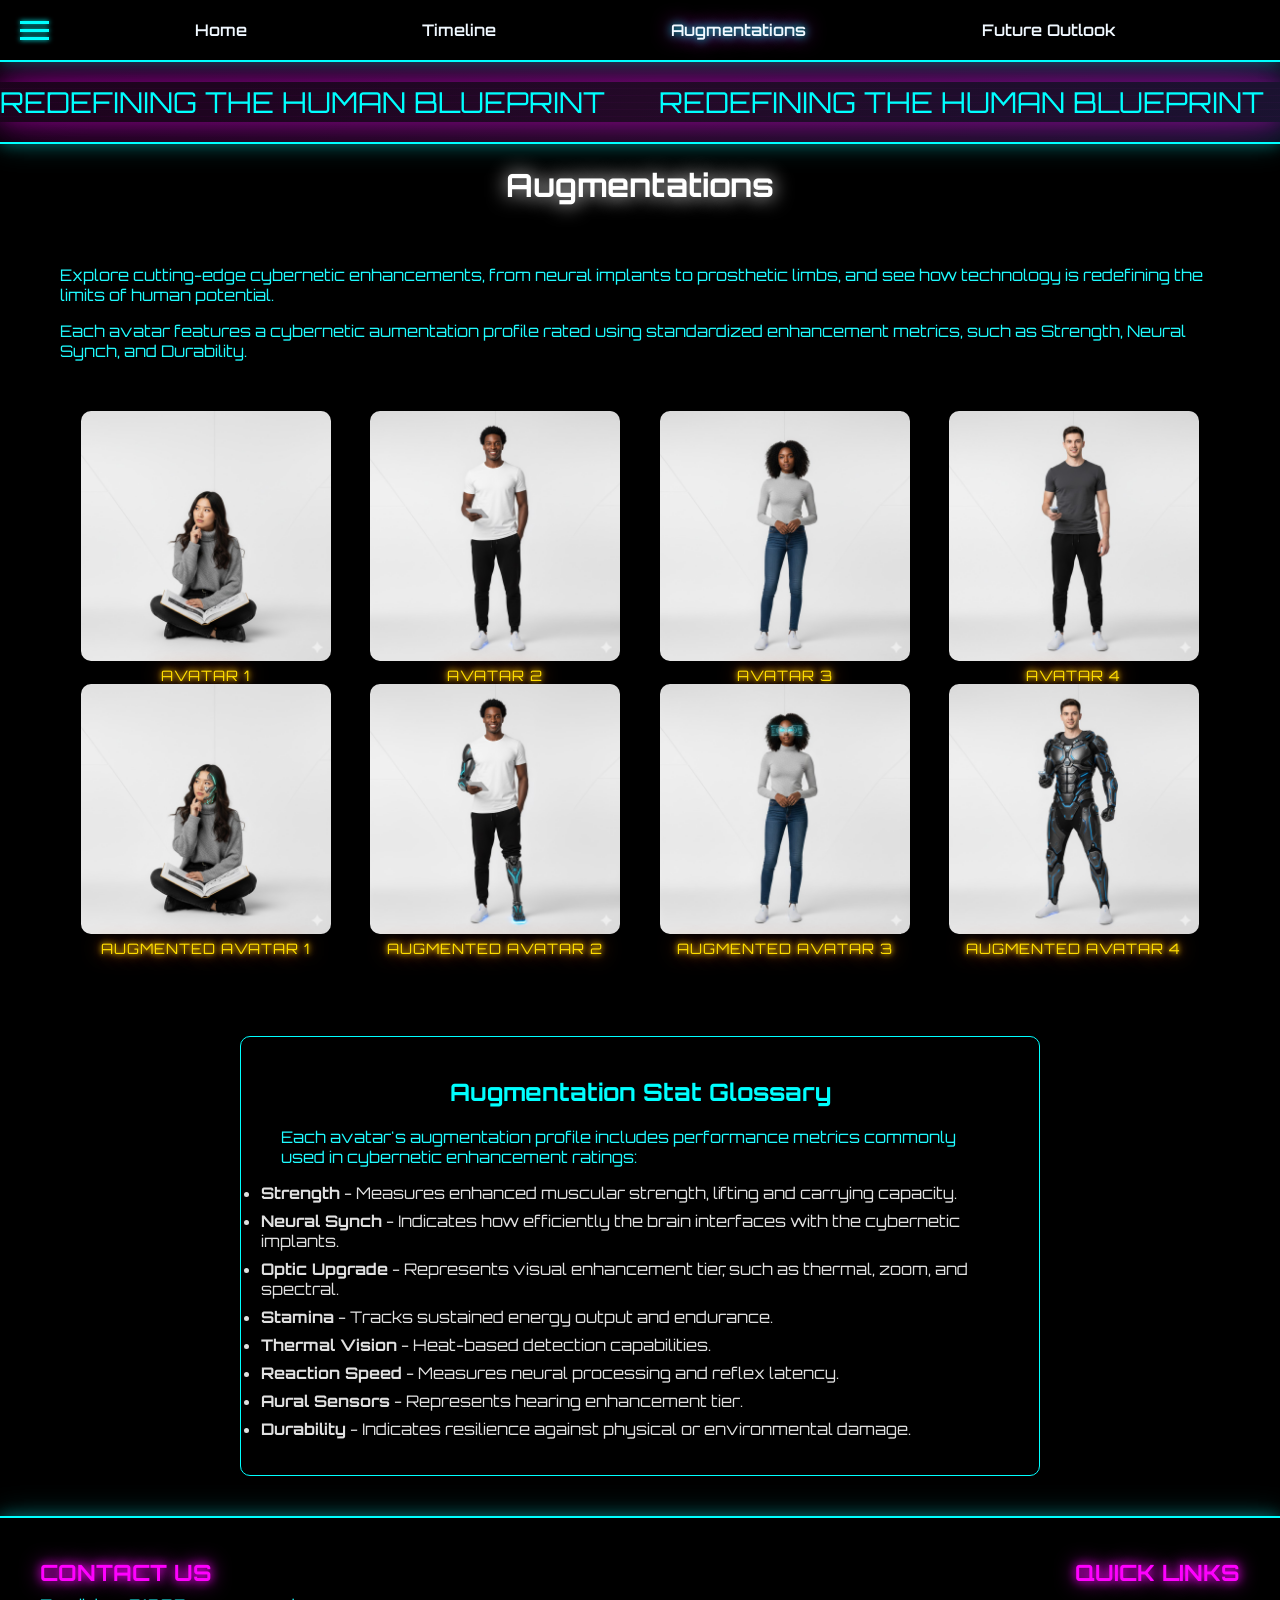
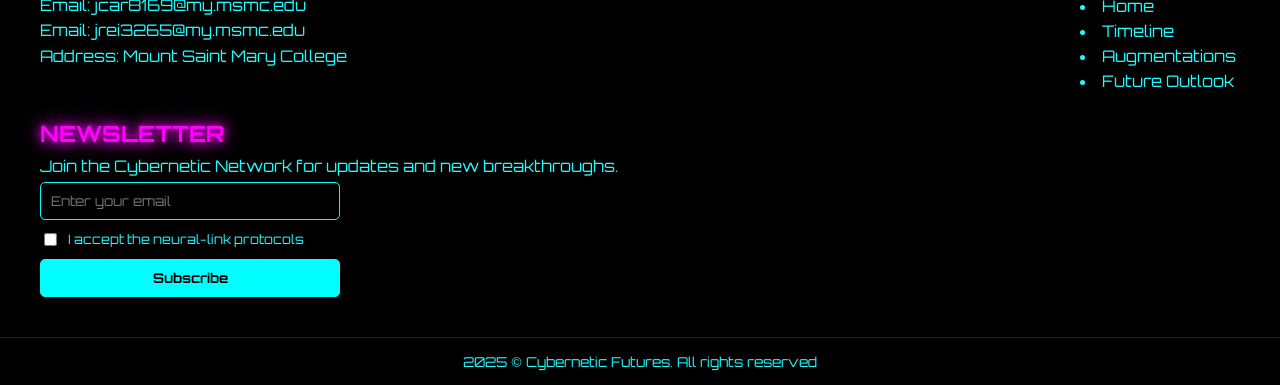
==== augmentations.html @ b9c71c34 "updated nav sections to all pages, fixed some formatting for css styles." ====
<!DOCTYPE html>
<html lang="en">
	<head>
		<meta charset="UTF-8" />
		<meta name="viewport" content="width=device-width, initial-scale=1.0" />
		<link rel="stylesheet" href="styles.css" />
		<link rel="preconnect" href="https://fonts.googleapis.com" />
		<link rel="preconnect" href="https://fonts.gstatic.com" crossorigin />
		<link
			href="https://fonts.googleapis.com/css2?family=Orbitron:wght@400..900&display=swap"
			rel="stylesheet"
		/>
		<title>Augmentations</title>
	</head>

	<body>
		<div class="pagenav" id="topnav">
			<!--Hamburger nav icon-->
			<input type="checkbox" id="nav-toggle" class="nav-checkbox" />
			<!--Nav checkbox top left-->
			<label for="nav-toggle" class="nav-icon">
				<span class="line"></span>
				<span class="line"></span>
				<span class="line"></span>
			</label>

			<!-- Drop Down Menu Items-->
			<div class="mobile-dropdown">
				<a href="homepage.index.html" class="active">Home</a>
				<a href="timeline.html">Timeline</a>
				<a href="augmentations.html">Augmentations</a>
				<a href="future_outlook.html">Future Outlook</a>
			</div>
			<!--Top Bar Nav Menu-->
			<div class="desktop-menu">
				<a href="homepage.index.html">Home</a>
				<a href="timeline.html">Timeline</a>
				<a href="augmentations.html" class="active">Augmentations</a>
				<a href="future_outlook.html">Future Outlook</a>
			</div>
		</div>
		<!--Scrolling Banner-->
		<div class="banner">
			<div class="ticker">
				<div class="ticker-track">
					<span class="banner-title">Redefining The Human Blueprint</span>
					<span class="banner-title">Redefining The Human Blueprint</span>
					<span class="banner-title">Redefining The Human Blueprint</span>
				</div>
			</div>
		</div>
		<h1>Augmentations</h1>
		<!--wrapping section for content block for conitnuity in styling-->
		<section class="info-block intro-text">
			<p>
				Explore cutting-edge cybernetic enhancements, from neural implants to
				prosthetic limbs, and see how technology is redefining the limits of
				human potential.
			</p>

			<!--Tenative Stat Introduction-->
			<p class="stat-info">
				Each avatar features a cybernetic aumentation profile rated using
				standardized enhancement metrics, such as Strength, Neural Synch, and
				Durability.
			</p>
		</section>

		<div class="augment_grid">
			<!-- Avatar 1 -->
			<div class="avatar_pair">
				<div class="card">
					<div class="card_front">
						<figure class="avatar_figure">
							<img
								src="web_app_images/augmentation_avatar_images/female avatar 1.jpg"
								alt="female avatar"
							/>
							<figcaption>Avatar 1</figcaption>
						</figure>

						<figure class="avatar_figure">
							<img
								src="web_app_images/augmentation_avatar_images/female avatar 1 AE.jpg"
								alt="female avatar with augment"
							/>
							<figcaption>Augmented Avatar 1</figcaption>
						</figure>
					</div>

					<div class="card_back">
						<h3>Stats</h3>
						<ul>
							<li>Strength: 82</li>
							<li>Neural Synch: 94</li>
							<li>BCI Upgrade: MK II</li>
							<li>Stamina: 85</li>
						</ul>
					</div>
				</div>
			</div>

			<!-- Avatar 2 -->
			<div class="avatar_pair">
				<div class="card">
					<div class="card_front">
						<figure class="avatar_figure">
							<img
								src="web_app_images/augmentation_avatar_images/male avatar 2.jpg"
								alt="male avatar"
							/>
							<figcaption>Avatar 2</figcaption>
						</figure>

						<figure class="avatar_figure">
							<img
								src="web_app_images/augmentation_avatar_images/male avatar 2 AE.jpg"
								alt="male avatar augmented"
							/>
							<figcaption>Augmented Avatar 2</figcaption>
						</figure>
					</div>

					<div class="card_back">
						<h3>Stats</h3>
						<ul>
							<li>Strength: 88</li>
							<li>Neural Synch: 79</li>
							<li>Prosthetics: MK I</li>
							<li>Enhanced mobility</li>
						</ul>
					</div>
				</div>
			</div>

			<!-- Avatar 3 -->
			<div class="avatar_pair">
				<div class="card">
					<div class="card_front">
						<figure class="avatar_figure">
							<img
								src="web_app_images/augmentation_avatar_images/female avatar 2.jpg"
								alt="female avatar"
							/>
							<figcaption>Avatar 3</figcaption>
						</figure>

						<figure class="avatar_figure">
							<img
								src="web_app_images/augmentation_avatar_images/female avatar 2 AE.jpg"
								alt="female augmented"
							/>
							<figcaption>Augmented Avatar 3</figcaption>
						</figure>
					</div>

					<div class="card_back">
						<h3>Stats</h3>
						<ul>
							<li>Strength: 71</li>
							<li>Neural Synch: 98</li>
							<li>Aural Sensors: MK III</li>
							<li>Focus Level: 92</li>
						</ul>
					</div>
				</div>
			</div>

			<!-- Avatar 4 -->
			<div class="avatar_pair">
				<div class="card">
					<div class="card_front">
						<figure class="avatar_figure">
							<img
								src="web_app_images/augmentation_avatar_images/male avatar 1.jpg"
								alt="male avatar"
							/>
							<figcaption>Avatar 4</figcaption>
						</figure>

						<figure class="avatar_figure">
							<img
								src="web_app_images/augmentation_avatar_images/male avatar 1 AE.jpg"
								alt="male augmented"
							/>
							<figcaption>Augmented Avatar 4</figcaption>
						</figure>
					</div>

					<div class="card_back">
						<h3>Stats</h3>
						<ul>
							<li>Strength: 94</li>
							<li>Neural Synch: 83</li>
							<li>Exosuit: Titan MK II</li>
							<li>Durability: 100</li>
						</ul>
						<!--Link to 2nd Sub Page-->
						<br />
						<a href="titan_specs.html" class="spec-link card-link">
							View Titan Blueprints
						</a>
					</div>
				</div>
			</div>
		</div>
		<!-- END augment_grid -->
		<section class="stat-glossary">
			<h2>Augmentation Stat Glossary</h2>
			<p>
				Each avatar's augmentation profile includes performance metrics commonly
				used in cybernetic enhancement ratings:
			</p>
			<ul>
				<li>
					<strong>Strength</strong> - Measures enhanced muscular strength,
					lifting and carrying capacity.
				</li>
				<li>
					<strong>Neural Synch</strong> - Indicates how efficiently the brain
					interfaces with the cybernetic implants.
				</li>
				<li>
					<strong>Optic Upgrade</strong> - Represents visual enhancement tier,
					such as thermal, zoom, and spectral.
				</li>
				<li>
					<strong>Stamina</strong> - Tracks sustained energy output and
					endurance.
				</li>
				<li>
					<strong>Thermal Vision</strong> - Heat-based detection capabilities.
				</li>
				<li>
					<strong>Reaction Speed</strong> - Measures neural processing and
					reflex latency.
				</li>
				<li>
					<strong>Aural Sensors</strong> - Represents hearing enhancement tier.
				</li>
				<li>
					<strong>Durability</strong> - Indicates resilience against physical or
					environmental damage.
				</li>
			</ul>
		</section>

		<footer>
			<div class="footer-container">
				<div class="footer-top">
					<div class="footer-content contact-info">
						<h3>Contact Us</h3>
						<p>Email: jcar8169@my.msmc.edu</p>
						<p>Email: jrei3265@my.msmc.edu</p>
						<p>Address: Mount Saint Mary College</p>
					</div>

					<div class="footer-content quick-links">
						<h3>Quick Links</h3>
						<ul class="footer-list">
							<li><a href="homepage.index.html">Home</a></li>
							<li><a href="timeline.html">Timeline</a></li>
							<li><a href="augmentations.html">Augmentations</a></li>
							<li><a href="future_outlook.html">Future Outlook</a></li>
						</ul>
					</div>
				</div>

				<div class="footer-content-newsletter">
					<h3>Newsletter</h3>
					<p>Join the Cybernetic Network for updates and new breakthroughs.</p>
					<form class="newsletter-form">
						<!-- Element type: text input-->
						<input
							type="email"
							placeholder="Enter your email"
							aria-label="Email Address"
							required
						/>
						<!--Element type: checkbox-->
						<div class="form-checkbox-group">
							<input type="checkbox" id="terms" required />
							<label for="terms">I accept the neural-link protocols</label>
						</div>
						<!--Element type: button -->
						<button type="submit">Subscribe</button>
					</form>
				</div>
			</div>

			<div class="bottom-bar">
				<p>2025 &copy; Cybernetic Futures. All rights reserved</p>
			</div>
		</footer>
	</body>
</html>
---- styles.css ----
/* Theme for consistency throughout web app */
body {
	background-color: black;
	font-family: "Orbitron", sans-serif;
	color: #1ffbff;
	margin: 0;
	padding: 0;
	text-align: center;
}
/* Homepage */
/* Research showed that a hero section is near the top of a page - contains key elements */
.hero {
	text-align: center;
	margin: 40px 0;
}

.hero img {
	width: 100%;
	max-width: 600px;
	height: auto;
	display: block;
	margin: 0 auto 20px auto;
	border-radius: 10px;
	box-shadow: 0 0 30px #00ffff, 0 0 60px #ff00ff;
}

.hero h1 {
	color: #ffffff;
	text-shadow: 0 0 20px #ffffff;
	font-size: 2.5em;
	margin: 20px 0 10px 0;
}

.hero p {
	color: #1ffbff;
	text-shadow: 0 0 5px #1ffbff, 0 0 10px #1ffbff;
	font-size: 1.2em;
	margin-bottom: 40px;
}
/* Navigation at top of pages */
#topnav {
	background-color: black;
	border-bottom: 2px solid #00ffff;
	box-shadow: 0 0 15px #00ffff55;
	padding: 10px 20px;
	position: relative;
	z-index: 1000;
	display: flex;
	align-items: center;
	/* Pushes Icon to the left, Desktop Menu to the center/right */
	justify-content: space-between;
}

/* --- 1. HAMBURGER ICON (Always Visible Top Left) --- */
.nav-checkbox {
	display: none; /* Hide the checkbox input */
}

.nav-icon {
	display: block; /* Always show icon */
	cursor: pointer;
	width: 30px;
	z-index: 1002;
}

.nav-icon .line {
	display: block;
	width: 100%;
	height: 3px;
	background-color: #00ffff;
	margin: 5px 0;
	box-shadow: 0 0 5px #00ffff;
	transition: 0.3s;
}

/*  Desktop Memnu (The Visible Row) */
.desktop-menu {
	display: flex;
	gap: 20px;
	width: 100%;
	justify-content: space-evenly;
}

.desktop-menu a {
	color: aliceblue;
	text-decoration: none;
	font-family: "Orbitron", sans-serif;
	font-weight: 600;
	transition: color 0.3s ease;
	padding: 10px;
}

.desktop-menu a:hover,
.desktop-menu a.active {
	color: #d400ff;
	text-shadow: 0 0 10px #00ffff, 0 0 20px #ff00ff;
}

/* --- 3. MOBILE DROPDOWN (Hidden List) --- */
.mobile-dropdown {
	display: none; /* Hidden by default */
	flex-direction: column;
	position: absolute;
	top: 100%; /* Pushes it below the black bar */
	left: 0;
	width: 250px;
	background-color: black;
	border-bottom: 2px solid #00ffff;
	border-right: 2px solid #00ffff;
	box-shadow: 5px 5px 15px #00ffff33;
	padding: 10px 0;
	text-align: left;
	z-index: 1001;
}

.mobile-dropdown a {
	display: block;
	padding: 15px 20px;
	color: #1ffbff;
	text-decoration: none;
	font-family: "Orbitron", sans-serif;
	font-size: 1em;
	border-bottom: 1px solid #333;
	transition: background 0.3s ease;
}

.mobile-dropdown a:hover {
	background-color: #111;
	color: #ff00ff;
	border-left: 4px solid #ff00ff;
}

/* Opening the Menu*/
/* When checkbox is checked, show .mobile-dropdown */
.nav-checkbox:checked ~ .mobile-dropdown {
	display: flex;
}

/* Animating the drop down icon into an X when clicked*/
.nav-checkbox:checked ~ .nav-icon .line:nth-child(1) {
	transform: rotate(45deg) translate(5px, 6px);
}
.nav-checkbox:checked ~ .nav-icon .line:nth-child(2) {
	opacity: 0;
}
.nav-checkbox:checked ~ .nav-icon .line:nth-child(3) {
	transform: rotate(-45deg) translate(5px, -6px);
}
/* Responsive desktop nav, hides the links */
@media (max-width: 768px) {
	.desktop-menu {
		display: none;
	}
}

#topnav a {
	color: aliceblue;
	text-decoration: none;
	font-family: "Orbitron", sans-serif;
	font-weight: 600;
	transition: color 0.3s ease;
}

#topnav a:hover {
	color: #d400ff;
	animation: pulseGlow 1.2s ease-in-out infinite;
	text-shadow: 0 0 10px #00ffff, 0 0 20px #ff00ff, 0 0 30px #00ffff;
	transition: pulseGlow 1.2s ease-in-out infinite;
}

@keyframes pulseGlow {
	0% {
		text-shadow: 0 0 5px #d400ff, 0 0 10px #a200ff;
	}

	50% {
		text-shadow: 0 0 25px #d400ff, 0 0 45px #a200ff;
	}

	100% {
		text-shadow: 0 0 5px #d400ff, 0 0 10px #a200ff;
	}
}

h1 {
	text-align: center;
}

h1 {
	color: #ffffff;
	text-shadow: 0 0 20px #ffffff;
	font-family: "Orbitron", sans-serif;
}

p {
	color: #1ffbff;
	text-shadow: none; /*0 0 5px #1ffbff, 0 0 10px #1ffbff, 0 0 20px #1ffbff;*/
	font-family: "Orbitron", sans-serif;
	text-align: left;
	padding-left: 20px;
	padding-right: 20px;
}
/* Audio player styling */
.music-radio {
	text-align: center;
	margin: 20px auto;
	width: 90%;
	max-width: 400px;
}

.neon-player {
	width: 100%;
	height: 40px;
	border-radius: 20px;
	outline: none;
	/* Invert the default audio player colors */
	filter: invert(100%) drop-shadow(0 0 5px #00ffff);
}

/* triangulating image line connections */
.hero-triangle {
	position: relative;
	width: 100%;
	max-width: 600px;
	margin: 0 auto;
	aspect-ratio: 1;
}

.hero-img {
	top: 0;
	left: 50%;
	transform: translateX(-50%);
	max-width: 120px;
	height: auto;
	max-height: 60%;
}
.hero-triangle img {
	position: absolute;
	width: auto;
	max-width: 250px;
	height: auto;
	border-radius: 10px;
	z-index: 2;
	object-fit: cover;
}

.avatar-bottom-left {
	bottom: 0;
	left: -10%;
	transform: translate(10%, 0);
	max-width: 120px;
}

.avatar-bottom-right {
	bottom: 0;
	right: -10%;
	transform: translate(-10%, 0);
	max-width: 120px;
}

.triangle-lines {
	position: absolute;
	top: 0;
	left: 0;
	width: 100%;
	height: 100%;
	z-index: 1;
}

@media (max-width: 400px) {
	.triangle-img {
		width: 25%;
	}
}
/*neon line styles between images */
.neon-line {
	stroke: #00ffff;
	stroke-width: 1.5;
	stroke-linecap: round;
	filter: drop-shadow(0 0 4px #00ffff) drop-shadow(0 0 10px #00ffff);
}

/* Stlying for general content sections. */
.info-block {
	max-width: 1200px; /* prevent text from stretching too wide */
	margin: 60px auto;
	padding: 0 20px;
}

.info-block h2 {
	color: #ff00ff;
	font-family: "Orbitron", sans-serif;
	text-shadow: 0 0 10px #ff00ff, 0 0 20px #ff00ff;
	margin-bottom: 20px;
	font-size: 1.8em;
}

/* External reference link styling */
.ref-link {
	color: #ff00ff;
	text-decoration: underline;
	font-weight: bold;
	transition: color 0.3s ease, text-shadow 0.3s ease;
}

.ref-link:hover {
	color: #ffffff;
	text-shadow: 0 0 10px #ff00ff, 0 0 20px #ff00ff;
	cursor: pointer;
}

/* Call to Action text styling */
.cta-text {
	margin-top: 20px;
	font-size: 1.1em;
	font-style: italic;
	color: #ffffff;
	padding-right: 20px;
	padding-left: 20px;
}

.cta-timeline-link {
	color: #ff00ff;
	text-decoration: none;
	font-weight: bold;
	border-bottom: 2px solid #ff00ff;
	transition: all 0.3s ease;
}

/* hover effect for cta link */
.cta-timeline-link:hover {
	color: #00ffff;
	border-bottom: 2px solid #00ffff;
	text-shadow: 0 0 10px #00ffff, 0 0 20px #00ffff;
	cursor: pointer;
}
/*footer styling */
footer {
	background-color: #000;
	border-top: 2px solid #00ffff;
	box-shadow: 0 0 15px #00ffff55, 0 0 30px #00ffff33;
	padding: 40px 0 0 0;
	text-align: left;
}

.footer-container {
	display: flex;
	flex-direction: column;
	justify-content: space-around;
	align-items: flex-start;
	max-width: 1200px;
	margin: 0 auto;
	padding: 0 20px 40px 20px;
}

.footer-top {
	display: flex;
	justify-content: space-between;
	width: 100%;
	align-items: flex-start; /* aligns contact us AND quick links on the same level/line */
	gap: 50px;
}
.footer-content {
	flex-basis: 250px;
	margin: 0 20px;
}

.footer-content h3 {
	color: #ff00ff;
	text-transform: uppercase;
	font-size: 1.4em;
	margin-bottom: 10px;
	text-shadow: 0 0 10px #ff00ff, 0 0 20px #ff00ff;
}
.contact-info {
	flex: 0 0 auto;
}

.contact-info p {
	/* override global P tag for padding/alignment */
	text-align: left;
	margin: 0, 0, 4px 0;
	line-height: 1;
	padding: 0;
}

.footer {
	margin: 2px 0;
	line-height: 1.2;
}

.footer-list {
	/*list-style: none; this removes the bullets*/
	padding: 0;
	margin: 0;
}

.footer-list li {
	margin-bottom: 5px;
}

.footer-list a {
	color: #1ffbff;
	text-decoration: none;
	font-size: 1em;
	font-weight: 400;
	transition: color 0.3s ease;
}

.quick-links h3 {
	margin: 0;
	padding: 0;
	text-align: left;
}

.quick-links ul {
	text-align: left;
	padding-left: 5px;
	padding-right: 0;
	margin-right: 0;
	text-align: left;
	list-style-position: inside; /*keeps bullets aligned to text */
}
.footer-content-newsletter {
	width: 100%;
	text-align: left;
	margin-top: 0px;
	margin-left: 0px;
}

.footer-content-newsletter h3 {
	color: #ff00ff;
	text-transform: uppercase;
	font-size: 1.4em;
	margin-bottom: 10px;
	margin-left: 0;
	padding-left: 0;
	text-shadow: 0 0 10px #ff00ff, 0 0 20px #ff00ff;
}

.footer-content-newsletter p {
	padding: 0;
	margin: 0 0 6px 0;
}

.footer-list a:hover {
	color: #ffffff;
	text-shadow: 0 0 5px #ffffff;
}

.quick-links {
	flex: 0 0 auto;
	margin-left: auto; /* Moves quick links to far-right alignment of footer */
}

.footer-content p {
	text-align: left;
	padding: 0 20px 40px 20px;
	margin: 0 0 10px 0;
	color: #1ffbff;
	text-shadow: none;
	font-size: 1em;
}

.contact-info,
.footer-content-newsletter {
	padding-left: 0;
	margin-left: 0px;
}

.contact-info p,
.footer-content-newsletter p {
	padding: 0;
	margin: 0 0 6px 0;
	line-height: 1.2;
}

.contact-info,
.quick-links {
	padding: 0;
	margin: 0;
}

.contact-info h3,
.quick-links h3 {
	margin: 0 0 10px 0;
	padding: 0;
}
/* Newsletter form & styling */
.newsletter-form {
	display: flex;
	flex-direction: column;
	gap: 10px;
	max-width: 300px;
}

.newsletter-form input[type="email"],
.newsletter-form button {
	padding: 10px;
	border-radius: 5px;
	border: 1px solid #00ffff;
	font-family: "Orbitron", sans-serif;
	width: 100%;
	box-sizing: border-box;
}

.newsletter-form input[type="email"] {
	background: rgba(0, 0, 0, 0.5);
	color: #ffffff;
}

/* Checkbox styling */
.form-checkbox-group {
	display: flex;
	align-items: center;
	gap: 8px;
	text-align: left;
	color: #1ffbff;
	font-size: 0.8em;
}

.form-checkbox-group input {
	cursor: pointer;
	accent-color: #00ffff; /* makes check box cyan when clicked */
}

/* button hover effects */
.newsletter-form button {
	background: #00ffff;
	color: #000;
	font-weight: bold;
	cursor: pointer;
	transition: background 0.3s ease;
}

.newletter-form button:hover {
	background: #ff00ff;
	color: #fff;
	box-shadow: 0 0 10px #ff00ff;
}

.bottom-bar {
	border-top: 1px solid #00ffff33;
	padding: 15px 0;
	text-align: center;
	font-size: 0.85em;
	color: #1ffbff;
}

.bottom-bar p {
	/* overring global P tag alignment/padding */
	text-align: center;
	padding: 0;
	margin: 0;
	text-shadow: none;
}
/* Timeline/Chronosynapse Section */

.timeline-intro {
	text-align: center;
	margin-bottom: 20px;
}

/*
.timeline-intro h1 {
	font-size: 3em;
	margin-bottom: 10px;
	letter-spacing: 4px;
	text-shadow: 2px 2px 0px #ff00ff, -2px -2px 0px #00ffff;
}
*/
.sys-msg {
	color: #00ffff;
	font-family: "Courier New", Courier, monospace; /* Terminal font */
	font-size: 0.9em;
	margin: 5px 0;
	opacity: 0.8;
}

/* ChronoSynapse Header Container */
.timeline-start-node {
	position: relative;
	text-align: center;
	margin-bottom: 0; /* reduce gap so it touches top edge of vertical spine */
	padding-bottom: 20px;
	z-index: 2;
	height: 60px;
}

.chrono-title {
	background: black;
	border: 1px solid #ff00ff;
	color: #ff00ff;
	padding: 10px 30px;
	display: inline-block;
	border-radius: 4px;
	box-shadow: 0 0 15px #ff00ff55;
	margin: 0;
	position: relative;
	z-index: 5;
	letter-spacing: 2px;
}

/* "Plug" connecting Header to Spine  */
.start-point {
	width: 4px;
	height: 50px; /*length of the connection */
	background: #00ffff;
	margin: 0 auto; /* centering it */
	position: absolute;
	left: 50%;
	transform: translateX(-50%);
	top: 45px;
	height: 88px;
	box-shadow: 0 0 10px #00ffff;
	z-index: 0;
}

/* glowy orb at top of connection point */
.timeline {
	position: relative;
	max-width: 1000px;
	margin: 50px auto;
	padding: 40px 0;
}
/* Vertical neon spine */
.timeline::after {
	content: "";
	position: absolute;
	top: 0;
	bottom: 0;
	left: 50%;
	width: 4px;
	background: #00ffff;
	margin-left: -2px; /* aligned to center of page */
	border-radius: 2px;
	box-shadow: 0 0 15px #00ffff, 0 0 30px #ff00ff;
	z-index: 1;
}

/* Invisible Containers holding the data "time card" */
.timeline .container {
	padding: 10px 0;
	position: relative;
	width: 50%;
	box-sizing: border-box;
	background-color: transparent; /* container is invisible */
}

/* Make time card visible */
.timeline .content-card {
	padding: 20px;
	background: rgba(0, 0, 0, 0.7); /* Dark semi-transparent */
	border: 1px solid #00ffff;
	border-radius: 10px;
	position: relative;
	box-shadow: 0 0 10px rgba(0, 255, 255, 0.2);
	transition: transform 0.3s ease;
	text-align: center;
}

/* Hover effect for immersive interaction */
.timeline .content-card:hover {
	box-shadow: 0 0 20px #00ffff, 0 0 40px #ff00ff;
	transform: scale(1.02);
	z-index: 10;
}
/* Pattern for LEFT side (odd items: 1, 3, 5, etc) */
.timeline .container:nth-child(odd) {
	left: 0;
	text-align: right; /* text flows toward spine */
	padding-right: 100px;
	padding-left: 20px;
}
/* Pattern for RIGHT side (even items: 2, 4, 6, etc) */
.timeline .container:nth-child(even) {
	left: 50%;
	text-align: left; /* moves text from this side closer to spine */
	padding-left: 100px;
	padding-right: 20px;
}
/*Nodes or notches for connection points */
.timeline .container::after {
	content: "";
	position: absolute;
	width: 20px;
	height: 20px;
	background: black;
	border: 3px solid #cfff04;
	border-radius: 50%;
	top: 38px;
	z-index: 2;
	box-shadow: 0 0 10px #ff9900, 0 0 20px #ff4500;
}

/* Node position for LEFT side content */
.timeline .container:nth-child(odd)::after {
	right: -12px; /* -10px (half node width) - 2px (half line width) */
}

/* Node position for RIGHT items */
.timeline .container:nth-child(even)::after {
	left: -12px;
}
/* Circuit lines / horizontal connector lines */
.timeline .container::before {
	content: "";
	position: absolute;
	height: 3px;
	width: 100px; /* length of connector */
	background: #00ffff;
	top: 47px; /* middle of the node */
	box-shadow: 0 0 5px #00ffff;
	z-index: 1;
}

/* Connector for LEFT side items */
.timeline .container:nth-child(odd)::before {
	right: 0; /* attaches to spine */
}

/* Connector for RIGHT side items */
.timeline .container:nth-child(even)::before {
	left: 0; /* attaches to spine */
}

/* Text and Image Styling */
.timeline h2 {
	margin-top: 0;
	color: #ff00ff;
	text-shadow: 0 0 10px #ff00ff;
	display: inline-block;
	border-bottom: 2px solid #00ffff;
	padding: 0 20px 5px 20px;
}

.timeline p {
	color: #1ffbff;
	text-align: inherit; /* Inherits left/right from container */
	padding: 0;
}

.timeline img {
	display: block;
	margin: 15px auto 0 auto; /* force images to be centered left/right */
	width: 100%;
	max-width: 300px;
	height: auto;
	border-radius: 5px;
	border: 1px solid #00ffff55;
}

/* Sub-page Links style */
.spec-link {
	display: inline-block;
	margin-top: 15px;
	font-size: 0.9em;
	letter-spacing: 1px;
	color: #ff00ff;
	text-decoration: none;
	font-weight: bold;
	border-bottom: 2px solid #ff00ff;
	transition: all 0.3s ease;
}

.spec-link:visited {
	color: #ff00ff;
}

.spec-link:hover {
	color: #00ffff;
	border-color: #00ffff;
	text-shadow: 0 0 10px #00ffff, 0 0 20px #00ffff;
	transform: scale(1.05); /* pop effect */
}

/* Sub page Special system message text */
.hero .access-msg {
	color: #ff00ff;
	text-shadow: none;
	letter-spacing: 2px;
	font-weight: bold;
	margin-bottom: 40px;
	font-family: "Courier New", Courier, monospace;
}

.spec-layout {
	text-align: center;
}

/* spec-page image styling */
.spec-img {
	width: 100%;
	max-width: 600px;
	margin-bottom: 20px;
	border-radius: 10px;
	border: 1px solid #00ffff;
	box-shadow: 0 0 15px rgba(0, 255, 255, 0.4), 0 0 30px rgba(0, 255, 255, 0.2);
}
/* Spec Sheet table styling */
table strong {
	color: #ff00ff;
}

table tr:hover td {
	background: rgba(0, 255, 255, 0.1); /*highlight row on hover */
	cursor: crosshair; /* adds a custom cursor */
}

.nav-return {
	margin: 40px 0;
}
/* Timeline Responsive Design Adjustments */
@media screen and (max-width: 768px) {
	.timeline::after {
		left: 30px; /* moves the vertical spine to the far left */
	}
	/* makes all containers full width and padded to the right of the line */
	.timeline .container {
		width: 100%;
		padding-left: 70px;
		padding-right: 20px;
	}
	.timeline .container:nth-child(odd),
	.timeline .container:nth-child(even) {
		left: 0;
		text-align: left;
	}

	/* move all nodes to the left spine */
	.timeline .container:nth-child(odd)::after,
	.timeline .container:nth-child(even)::after {
		left: 18px;
		right: auto;
	}
	/* move all connectors to the left */
	.timeline .container:nth-child(odd)::before,
	.timeline .container:nth-child(even)::before {
		left: 30px;
		right: auto;
		width: 40px;
	}
}

/* Augmentations Page Styling */

/* Intro section styling */
.intro-text {
	text-align: left;
	margin-bottom: 50px;
}

.stat-highlight {
	color: #ff00ff;
	margin-top: 15px;
}
/* Avatar 4 card link adjustments */
.card-link {
	font-size: 0.8em;
	margin-top: 10px;
}
/* Augmentation grid stuff */

.augment_grid {
	display: grid;
	width: 90%;
	margin: 0 auto;
	grid-template-columns: repeat(4, 1fr); /*should default to 4 columns */
	row-gap: 100px;
	column-gap: 5px;
	justify-items: center;
	align-items: start;
	margin-bottom: 215px;
}

.avatar_pair {
	display: flex;
	flex-direction: column;
	align-items: center;
	gap: 10px;
	margin-bottom: 50px;
	height: auto;
}

.avatar_pair img {
	width: 100%;
	max-width: 250px;
	border-radius: 10px;
	object-fit: cover;
}

/* noticed odd spacing of caption text with avatar images, query
conflict of spacing around other elements */

.avatar_figure {
	display: flex;
	flex-direction: column;
	align-items: center;
	gap: 5px;
	margin: 0;
}

.avatar_figure img {
	width: 100%;
	max-width: 250px;
	height: auto;
	display: block;
	border-radius: 10px;
}

/* experiment with hover effect for avatar grid images */
.avatar_figure img:hover {
	transform: scale(1.15) rotate(3deg);
	box-shadow: 0 0 20px #00ffff, 0 0 40px #ff00ff;
	transition: transform 0.3s ease, box-shadow 0.3s ease;
}

.avatar_figure figcaption {
	margin: 0;
	padding: 0;
	text-align: center;
	color: #ffdd00;
	text-shadow: 0 0 5px #ffdd00, 0 0 10px #ff9900, 0 0 20px #ff6600;
	font-size: 0.9em;
	letter-spacing: 1px;
	text-transform: uppercase;
}
/* images need to scale consistently */
.avatar_figure img {
	width: 100%;
	max-width: 250px;
	height: auto;
	display: block;
}
.augment-intro {
	text-shadow: none;
	color: #1ffbff;
	font-family: "Orbitron", sans-serif;
	text-align: center;
	margin: 8px 0;
}
/* stat glossary stlying */
.stat-info {
	text-align: left;
}
.stat-glossary {
	margin: 40px auto;
	padding: 20px;
	max-width: 800px;
	background: rgba(0, 0, 0, 0.4);
	border: 1px solid #0ff;
	border-radius: 10px;
	box-sizing: border-box;
}

.stat-glossary p {
	text-shadow: none;
	color: #1ffbff;
	font-family: "Orbitron", sans-serif;
	text-align: left;
	margin: 8px 0;
}

.stat-glossary h2 {
	font-family: "Orbitron", sans-serif;
	color: #0ff;
	text-align: center;
}

.stat-glossary ul {
	padding: 0px;
}

.stat-glossary li {
	text-align: left;
	margin: 8px 0;
	color: #e0e0e0;
}
/* mobile table scroll responsiveness */
.table-scrolling {
	width: 90%;
	margin: 40px auto;
	overflow-x: auto; /* permits horizontal scrolling on small devices */
	border-radius: 8px;
	box-shadow: 0 0 20px #00ffff55;
}

.table-scrolling table {
	width: 100%;
	margin: 0;
	min-width: 800px; /* forces table to stay wide enough to be readable */
}

.table-scrolling td {
	vertical-align: top;
}
/* Responsive design & adaptations */
/* --- Tablet / Medium Screens (Max-Width 1024px) --- */
@media (max-width: 1024px) {
	.augment_grid {
		grid-template-columns: repeat(3, 1fr);
	}
}

/* --- Mobile / Small Tablets (Max-Width 768px) --- */
@media (max-width: 768px) {
	/* 1. Augmentation Grid becomes 2 columns */
	.augment_grid {
		grid-template-columns: repeat(2, 1fr);
	}

	/* 2. Table Images shrink slightly */
	table img {
		width: 150px;
		height: 120px;
	}

	/* --- FOOTER FIXES (Stops sticking out) --- */

	/* Stack content vertically */
	.footer-top {
		flex-direction: column;
		gap: 30px;
		align-items: flex-start;
	}

	/* Fix container padding/width */
	.footer-container {
		padding-left: 20px;
		padding-right: 20px;
		width: 100%;
		box-sizing: border-box;
	}

	/* Remove side margins that cause overflow */
	.footer-content {
		margin: 0 0 20px 0; /* Removes the left/right 20px margin */
		width: 100%; /* Ensures text wraps correctly */
	}

	/* Newsletter fixes */
	.footer-content-newsletter {
		margin-top: 0;
		width: 100%;
	}
	.newsletter-form {
		max-width: 100%;
	}
}

/* --- Small Mobile Phones (Max-Width 480px) --- */
@media (max-width: 480px) {
	/* 1. Augmentation Grid becomes 1 column */
	.augment_grid {
		grid-template-columns: 1fr;
		row-gap: 60px; /* Increased gap for safety */
	}

	/* Force container height so cards don't overlap */
	/* This creates a hard boundary around the flip card */
	.avatar_pair {
		margin-bottom: 20px;
		min-height: 400px; /* Forces grid row to be tall enough for the 360px card */
		width: 100%;
	}

	/* 2. Shrink Table Images further */
	table img {
		width: 120px;
		height: 90px;
	}
}
/*  End Responsiveness trial and error fixes */
.card {
	width: 250px;
	height: 360px;
	position: relative;
	perspective: 1000px;
}

.card_front,
.card_back {
	width: 100%;
	height: 100%;
	backface-visibility: hidden;
	position: absolute;
	top: 0;
	left: 0;
	border-radius: 12px;
	transition: transform 0.6s;
	display: flex;
	flex-direction: column;
	align-items: center;
}

.card_front {
	transform: rotateY(0deg);
}

.card_back {
	transform: rotateY(180deg);
	background: rgba(0, 255, 255, 0.1);
	backdrop-filter: blur(8px);
	border: 1px solid #00ffff88;
	color: #00ffff;
	padding: 20px;
	justify-content: center;
	text-align: left;
}

.card:hover .card_front {
	transform: rotateY(-180deg);
}

.card:hover .card_back {
	transform: rotateY(0deg);
}

.card_back ul {
	list-style: none;
	padding: 0;
	margin: 0;
}

.card_back li {
	margin-bottom: 8px;
	letter-spacing: 1px;
}

table {
	width: 90%;
	margin: 40px auto;
	border-collapse: collapse;
	font-family: "Orbitron", sans-serif;
	color: #1ffbff;
	background-color: rgba(0, 0, 0, 0.4);
	box-shadow: 0 0 20px #00ffff55, 0 0 40px #ff00ff33;
	border-radius: 8px;
	overflow: hidden;
}

table p {
	padding: 0;
	margin: 0;
	text-align: center;
}

th,
td {
	padding: 15px;
	border: 1px solid #00ffff55;
	text-align: center;
}

/* Table Headers */
th {
	background: rgba(0, 255, 255, 0.15);
	color: #ffffff;
	letter-spacing: 1px;
	text-transform: uppercase;
	font-weight: 700;
	text-shadow: 0 0 10px #00ffff, 0 0 20px #0ff, 0 0 30px, #ff00ff;
	font-size: 0.95em;
	word-wrap: break-word;
}

/* Table Body Cells */
td {
	background: rgba(0, 0, 0, 0.3);
	color: #1ffbff;
	font-size: 0.95em;
	line-height: 1.4em;
	text-shadow: 0 0 6px #1ffbff88;
}

/* Table Images */
table img {
	width: 190px;
	height: 150px;
	border-radius: 8px;
	object-fit: cover;
	box-shadow: 0 0 12px #00ffff55;
}

/* responsive design for smaller devices */
@media (max-width: 768px) {
	table img {
		width: 150px;
		height: 120px;
	}
	/* stacks them on top of each other */
	.footer-top {
		flex-direction: column;
		gap: 30px;
		align-items: flex-start;
	}
	/* fixed padding and width */
	.footer-container {
		padding-left: 20px;
		padding-right: 20px;
		width: 100%;
		box-sizing: border-box;
	}
	/* Adjusts newsletter spacing */
	.footer-content-newsletter {
		margin-top: 20px;
		width: 100%;
	}
	/* Lets the form fill the screen */
	.newsletter-form {
		max-width: 100%;
	}
}

@media (max-width: 480px) {
	table img {
		width: 120px;
		height: 90px;
	}
}
/*banner styling */
.banner {
	position: relative;
	width: 100%;
	height: 80px;
	background: linear-gradient(135deg, #020202, #0a0a0f, #00151a);
	overflow: hidden;
	border-bottom: 2px solid #00ffff;
	box-shadow: 0 0 15px #00ffff55, 0 0 30px #00ffff33;
	display: flex;
	justify-content: center;
	align-items: center;
}

.banner::before {
	content: "";
	position: absolute;
	top: 50%;
	left: 0;
	transform: translateY(-50%);
	width: 100%;
	height: 40px;
	background: rgba(255, 0, 255, 0.1);
	box-shadow: 0 0 25px #ff00ff66, 0 0 55px #ff00ff44, 0 0 90px #ff00ff33;
	pointer-events: none;
	z-index: 1;

	/* add scanline effect to ticker */
	background-image: repeating-linear-gradient(
		transparent,
		transparent 6px,
		rgba(255, 0, 255, 0.05) 7px
	);
	animation: glowPulse 3s infinite ease-in-out;
}
@keyframes glowPulse {
	0%,
	100% {
		box-shadow: 0 0 25px #ff00ff66, 0 0 55px #ff00ff44, 0 0 90px #ff00ff33;
	}
	50% {
		box-shadow: 0 0 30px #ff00ffaa, 0 0 75px #ff00ff55, 0 0 120px #ff00ff44;
	}
}

.ticker {
	position: absolute;
	width: 100%;
	/*bottom: 10px; */
	overflow: hidden;
	white-space: nowrap;
	z-index: 2;
}

.ticker-track {
	display: inline-block;
	white-space: nowrap;
	animation: scroll var(--scroll-duration) linear infinite;
}
.banner-title,
.banner-subtitle {
	font-family: "Orbitron", sans-serif;
	display: inline-block;
	text-transform: uppercase;
	margin-right: 60px;
	font-size: 1.8rem;
	color: #00ffff;
	margin-right: 50px;
	animation: glitchFlicker 2.5s infinite;
}

/*Adjusting scrolll speed based on device */
:root {
	--scroll-duration: 20s;
}

@media (max-width: 1200px) {
	:root {
		--scroll-duration: 16s;
	}
}

@media (max-width: 900px) {
	:root {
		--scroll-duration: 13s;
	}
}

@media (max-width: 600px) {
	:root {
		--scroll-duration: 10s;
	}
}

@media (max-width: 400px) {
	:root {
		--scroll-duration: 8s;
	}
}

@keyframes scroll {
	0% {
		transform: translateX(0%);
	}
	100% {
		transform: translateX(-50%);
	}
}

/*Glitchy light effect */
@keyframes glitchFlicker {
	0%,
	100% {
		opacity: 1;
		transform: translateX(0);
	}
	92% {
		opacity: 0.95;
		transform: translateX(-1px);
	}
	93% {
		opacity: 0.6;
		transform: translateX(1px);
	}
	94% {
		opacity: 1;
		transform: translateX(-1px);
	}
	96% {
		opacity: 0.7;
		transform: translateX(1px);
	}
	97% {
		opacity: 1;
		transform: translateX(0);
	}
}
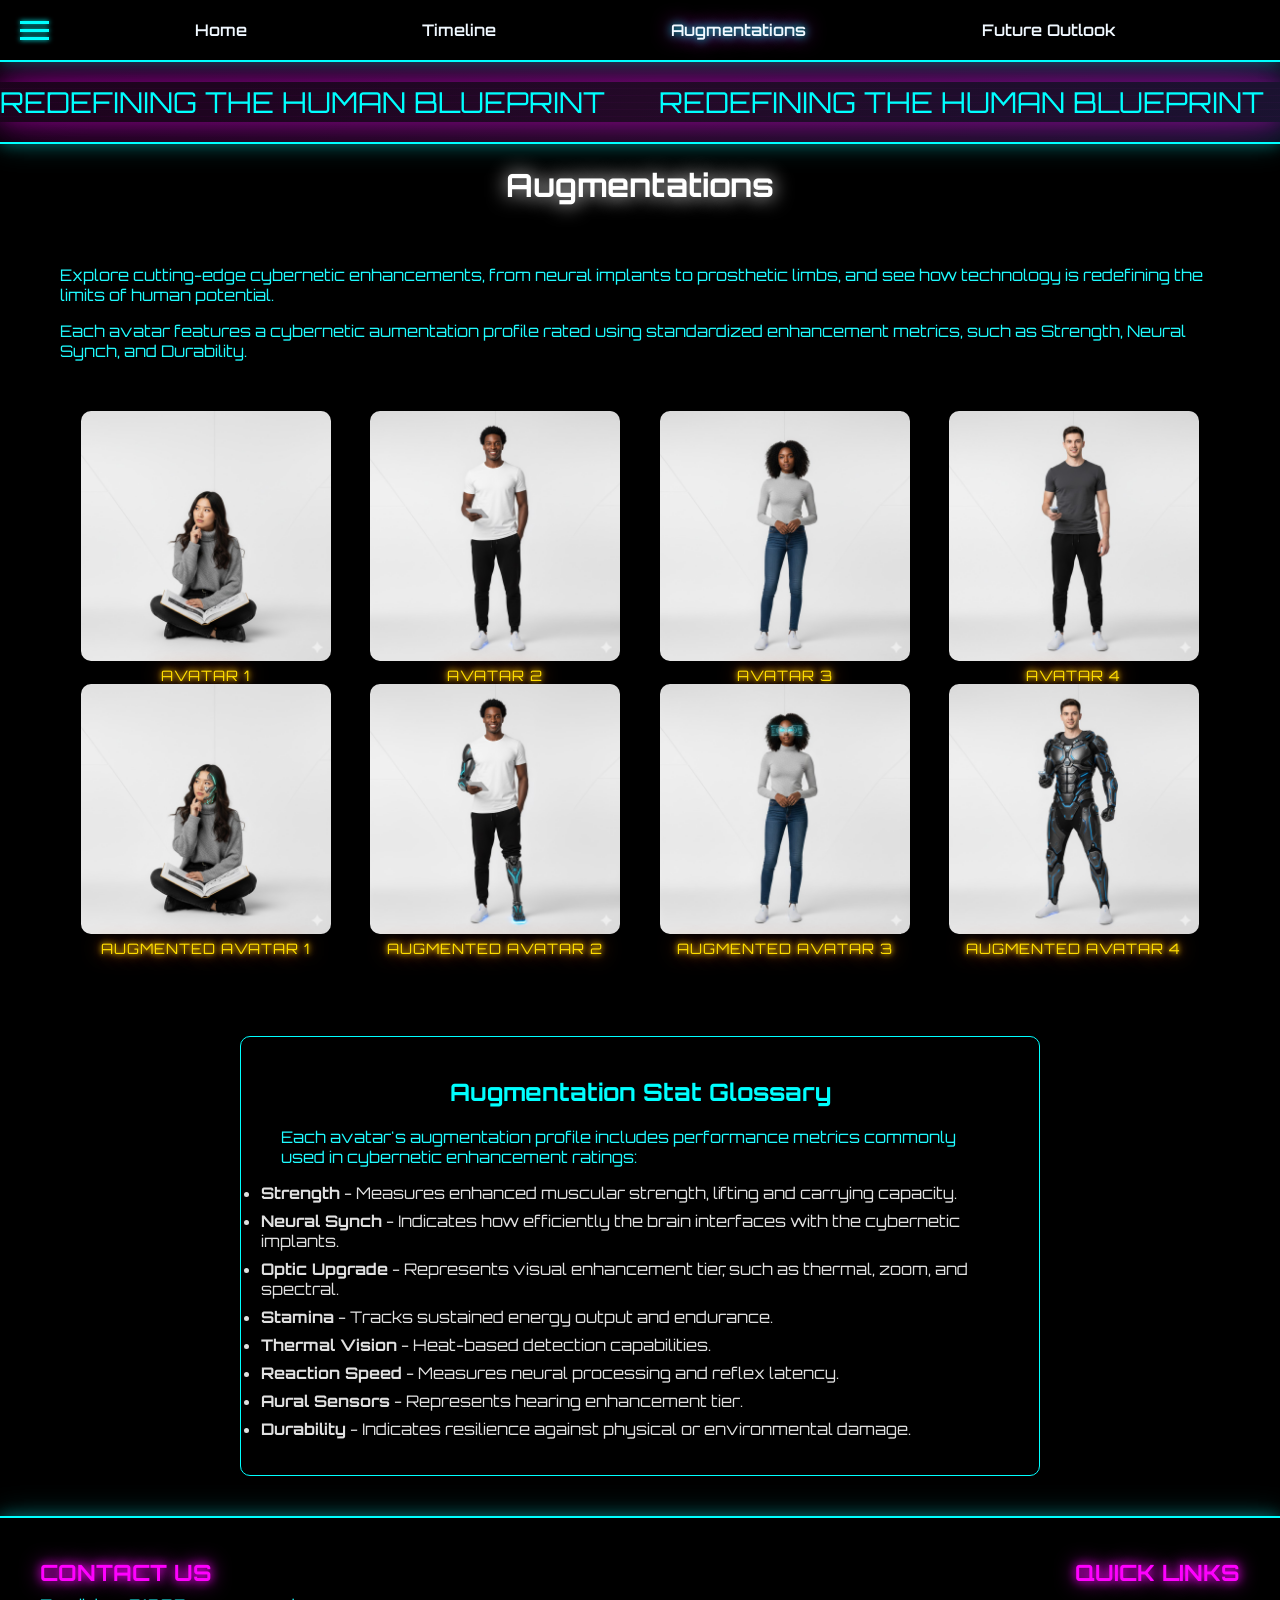
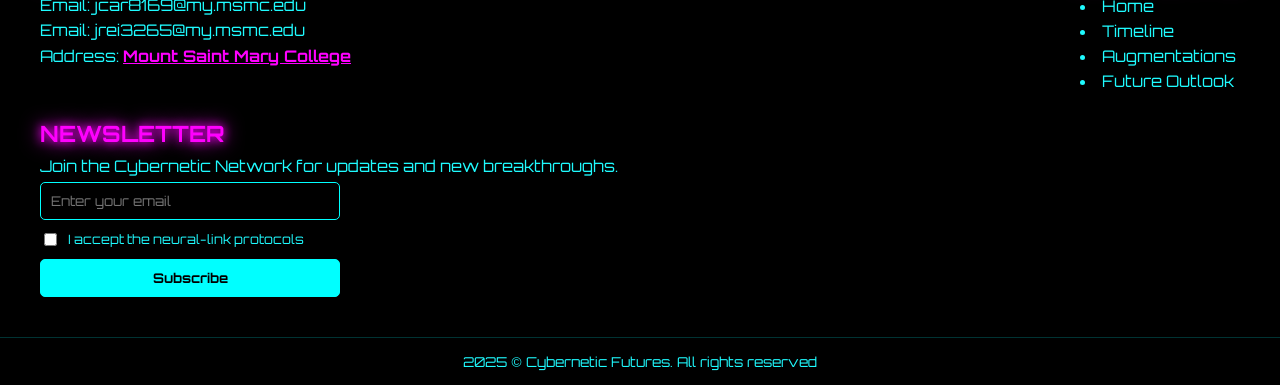
==== commit 1e9ed38e: "updated contact us address link to work on each page not just the homepage." ====
--- a/augmentations.html
+++ b/augmentations.html
@@ -252,7 +252,12 @@
 						<h3>Contact Us</h3>
 						<p>Email: jcar8169@my.msmc.edu</p>
 						<p>Email: jrei3265@my.msmc.edu</p>
-						<p>Address: Mount Saint Mary College</p>
+						<p>
+							Address:
+							<a href="https://www.msmc.edu/" taget="_blank" class="ref-link"
+								>Mount Saint Mary College</a
+							>
+						</p>
 					</div>
 
 					<div class="footer-content quick-links">
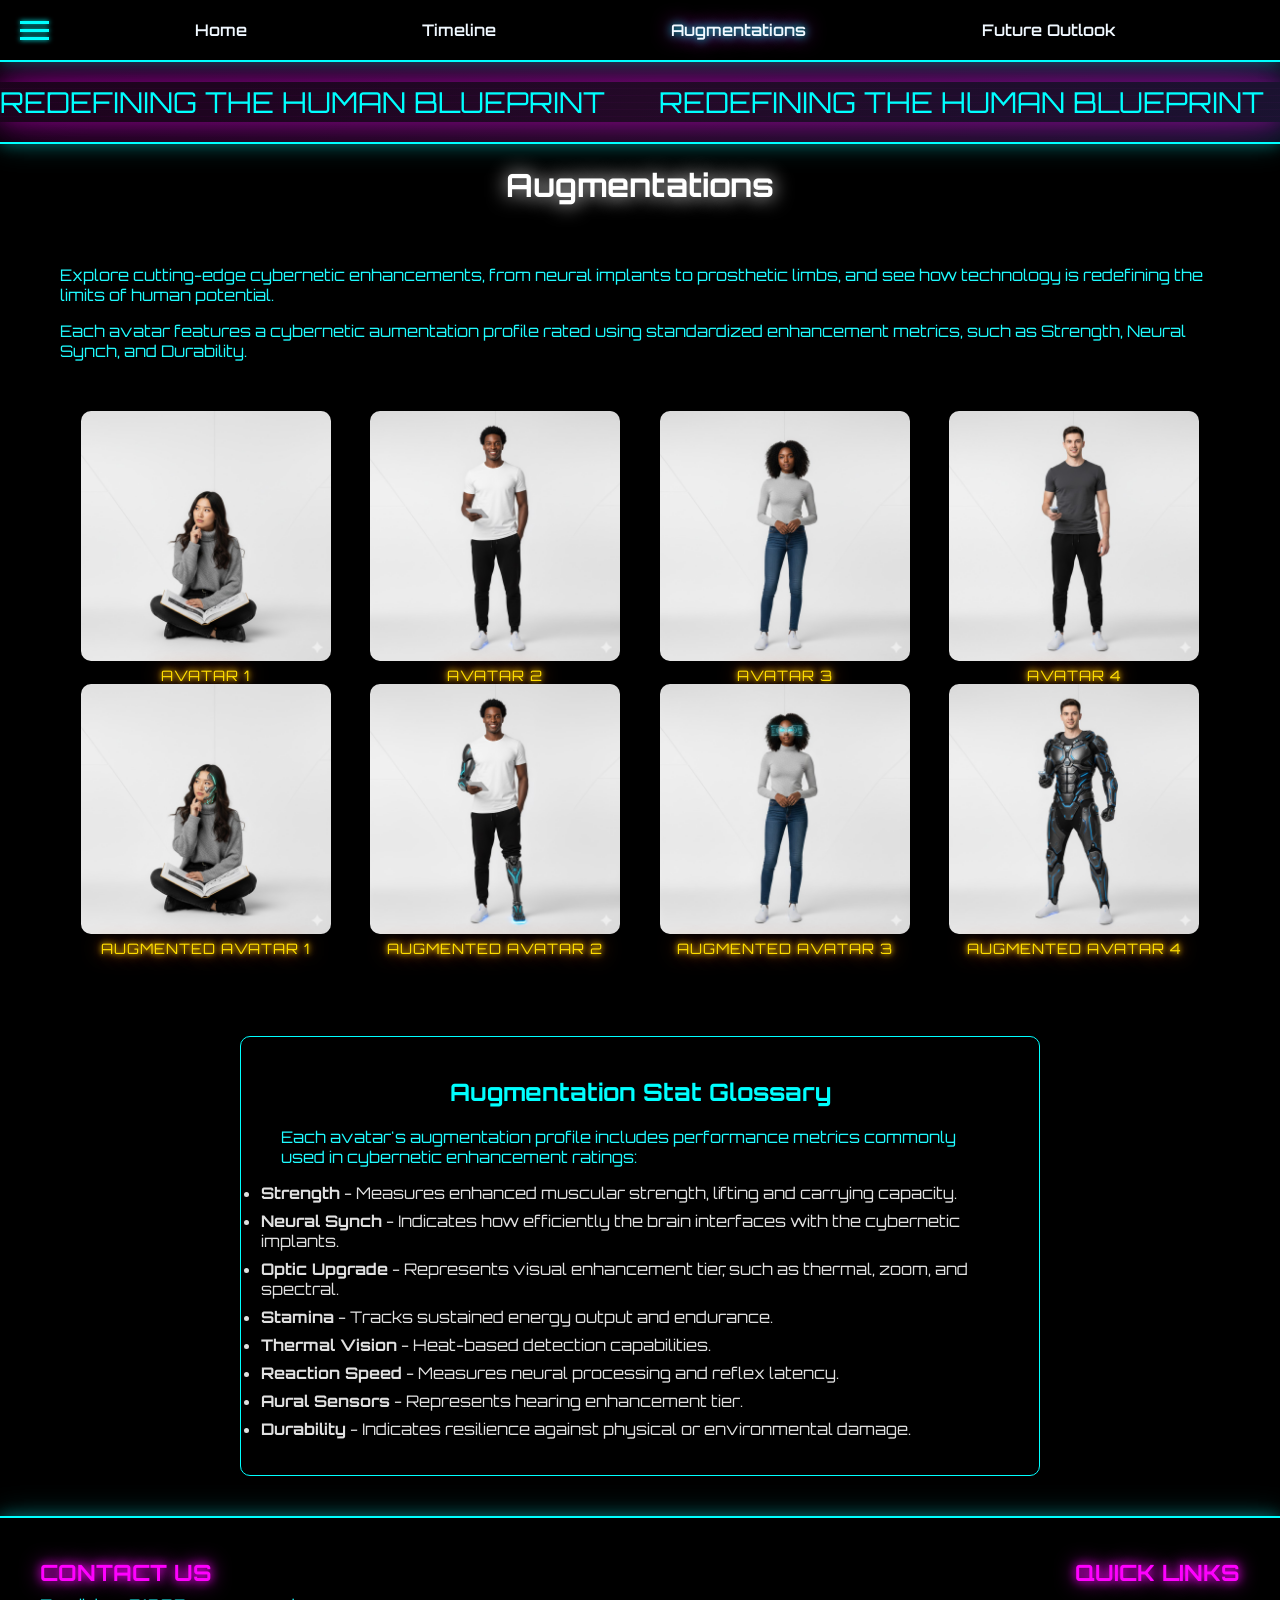
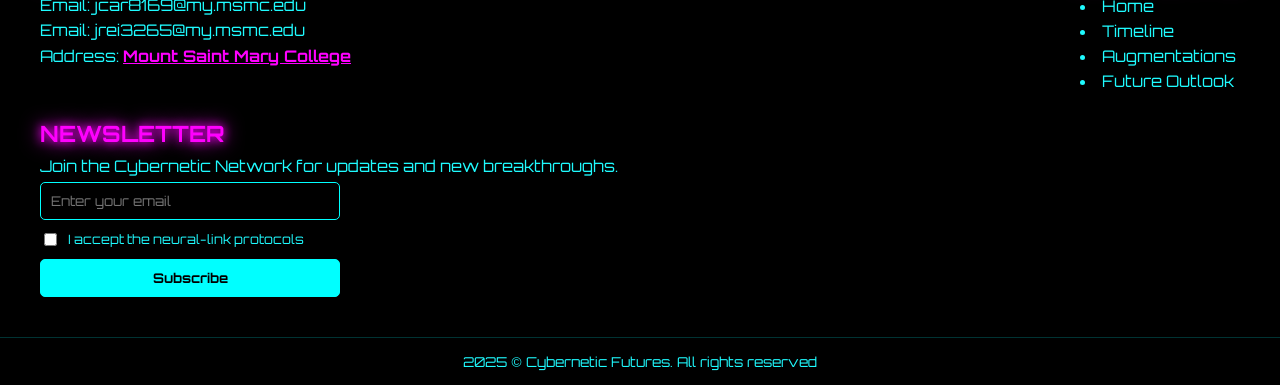
==== commit 32aa34fc: "fixed typo in address link to open as a new tab." ====
--- a/augmentations.html
+++ b/augmentations.html
@@ -10,6 +10,10 @@
 			href="https://fonts.googleapis.com/css2?family=Orbitron:wght@400..900&display=swap"
 			rel="stylesheet"
 		/>
+		<link
+			href="https://fonts.googleapis.com/css2?family=Share+Tech+Mono&display=swap"
+			rel="stylesheet"
+		/>
 		<title>Augmentations</title>
 	</head>
 
@@ -254,7 +258,7 @@
 						<p>Email: jrei3265@my.msmc.edu</p>
 						<p>
 							Address:
-							<a href="https://www.msmc.edu/" taget="_blank" class="ref-link"
+							<a href="https://www.msmc.edu/" target="_blank" class="ref-link"
 								>Mount Saint Mary College</a
 							>
 						</p>
--- a/styles.css
+++ b/styles.css
@@ -96,7 +96,7 @@
 	text-shadow: 0 0 10px #00ffff, 0 0 20px #ff00ff;
 }
 
-/* --- 3. MOBILE DROPDOWN (Hidden List) --- */
+/* Mobile Dropdown  */
 .mobile-dropdown {
 	display: none; /* Hidden by default */
 	flex-direction: column;
@@ -846,7 +846,7 @@
 
 /* Intro section styling */
 .intro-text {
-	text-align: left;
+	text-align: center;
 	margin-bottom: 50px;
 }
 
@@ -995,27 +995,27 @@
 	vertical-align: top;
 }
 /* Responsive design & adaptations */
-/* --- Tablet / Medium Screens (Max-Width 1024px) --- */
+/* Tablet / Medium Screens  */
 @media (max-width: 1024px) {
 	.augment_grid {
 		grid-template-columns: repeat(3, 1fr);
 	}
 }
 
-/* --- Mobile / Small Tablets (Max-Width 768px) --- */
+/* Mobile / Small Tablets */
 @media (max-width: 768px) {
-	/* 1. Augmentation Grid becomes 2 columns */
+	/* Augmentation Grid becomes 2 columns */
 	.augment_grid {
 		grid-template-columns: repeat(2, 1fr);
 	}
 
-	/* 2. Table Images shrink slightly */
+	/* Table Images shrink slightly */
 	table img {
 		width: 150px;
 		height: 120px;
 	}
 
-	/* --- FOOTER FIXES (Stops sticking out) --- */
+	/* Footer Fixes (Stops content from sticking out)*/
 
 	/* Stack content vertically */
 	.footer-top {
@@ -1048,9 +1048,9 @@
 	}
 }
 
-/* --- Small Mobile Phones (Max-Width 480px) --- */
+/* Small Mobile Phones */
 @media (max-width: 480px) {
-	/* 1. Augmentation Grid becomes 1 column */
+	/* Augmentation Grid becomes 1 column */
 	.augment_grid {
 		grid-template-columns: 1fr;
 		row-gap: 60px; /* Increased gap for safety */
@@ -1064,7 +1064,7 @@
 		width: 100%;
 	}
 
-	/* 2. Shrink Table Images further */
+	/* Shrink Table Images further */
 	table img {
 		width: 120px;
 		height: 90px;
@@ -1127,6 +1127,34 @@
 	letter-spacing: 1px;
 }
 
+/* Future Outlook page styling */
+
+/* Intro system message */
+.sys-msg-large {
+	font-family: "Share Tech Mono", monospace;
+	color: #00ffff;
+	font-size: 1.3em;
+	text-align: center;
+	letter-spacing: 2px;
+	text-shadow: 0 0 5px #00ffff, 0 0 10px #00ffff;
+	text-transform: uppercase;
+	margin: 0;
+}
+
+/* blinking cursor animation */
+.blink {
+	animation: blinker 1s steps(2, start) infinite; /* step 2 makes cursor blink sharply */
+	color: #00ffff;
+	font-weight: bold;
+	margin-right: 10px;
+}
+
+@keyframes blinker {
+	to {
+		visibility: hidden;
+	}
+}
+
 table {
 	width: 90%;
 	margin: 40px auto;
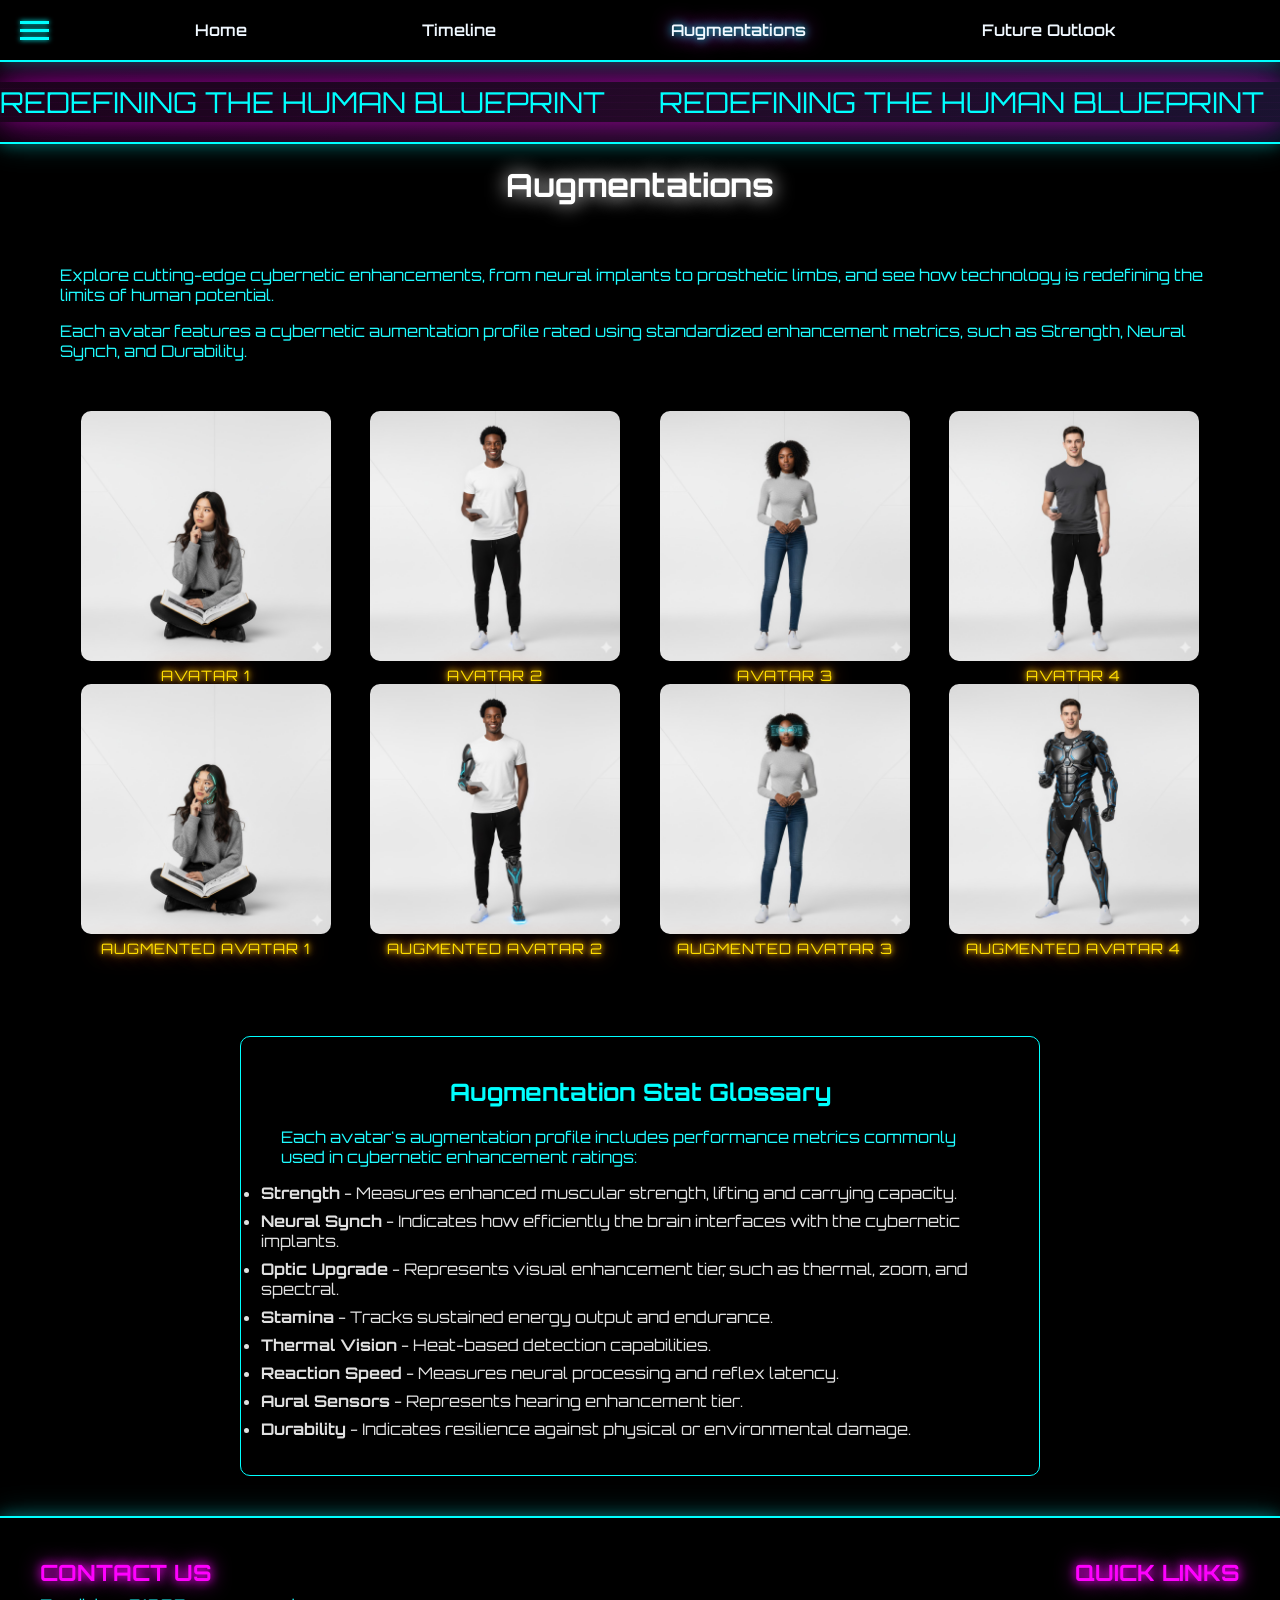
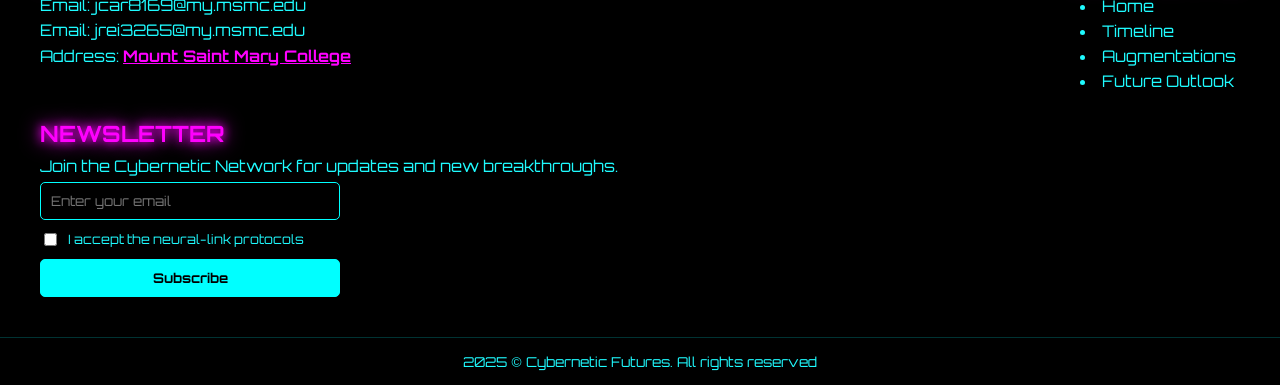
==== commit bb0c86e7: "changed naming to match semantic convetions from <div class> to <nav class> to target just nav for a" ====
--- a/augmentations.html
+++ b/augmentations.html
@@ -18,7 +18,7 @@
 	</head>
 
 	<body>
-		<div class="pagenav" id="topnav">
+		<nav class="pagenav" id="topnav">
 			<!--Hamburger nav icon-->
 			<input type="checkbox" id="nav-toggle" class="nav-checkbox" />
 			<!--Nav checkbox top left-->
@@ -42,7 +42,7 @@
 				<a href="augmentations.html" class="active">Augmentations</a>
 				<a href="future_outlook.html">Future Outlook</a>
 			</div>
-		</div>
+		</nav>
 		<!--Scrolling Banner-->
 		<div class="banner">
 			<div class="ticker">
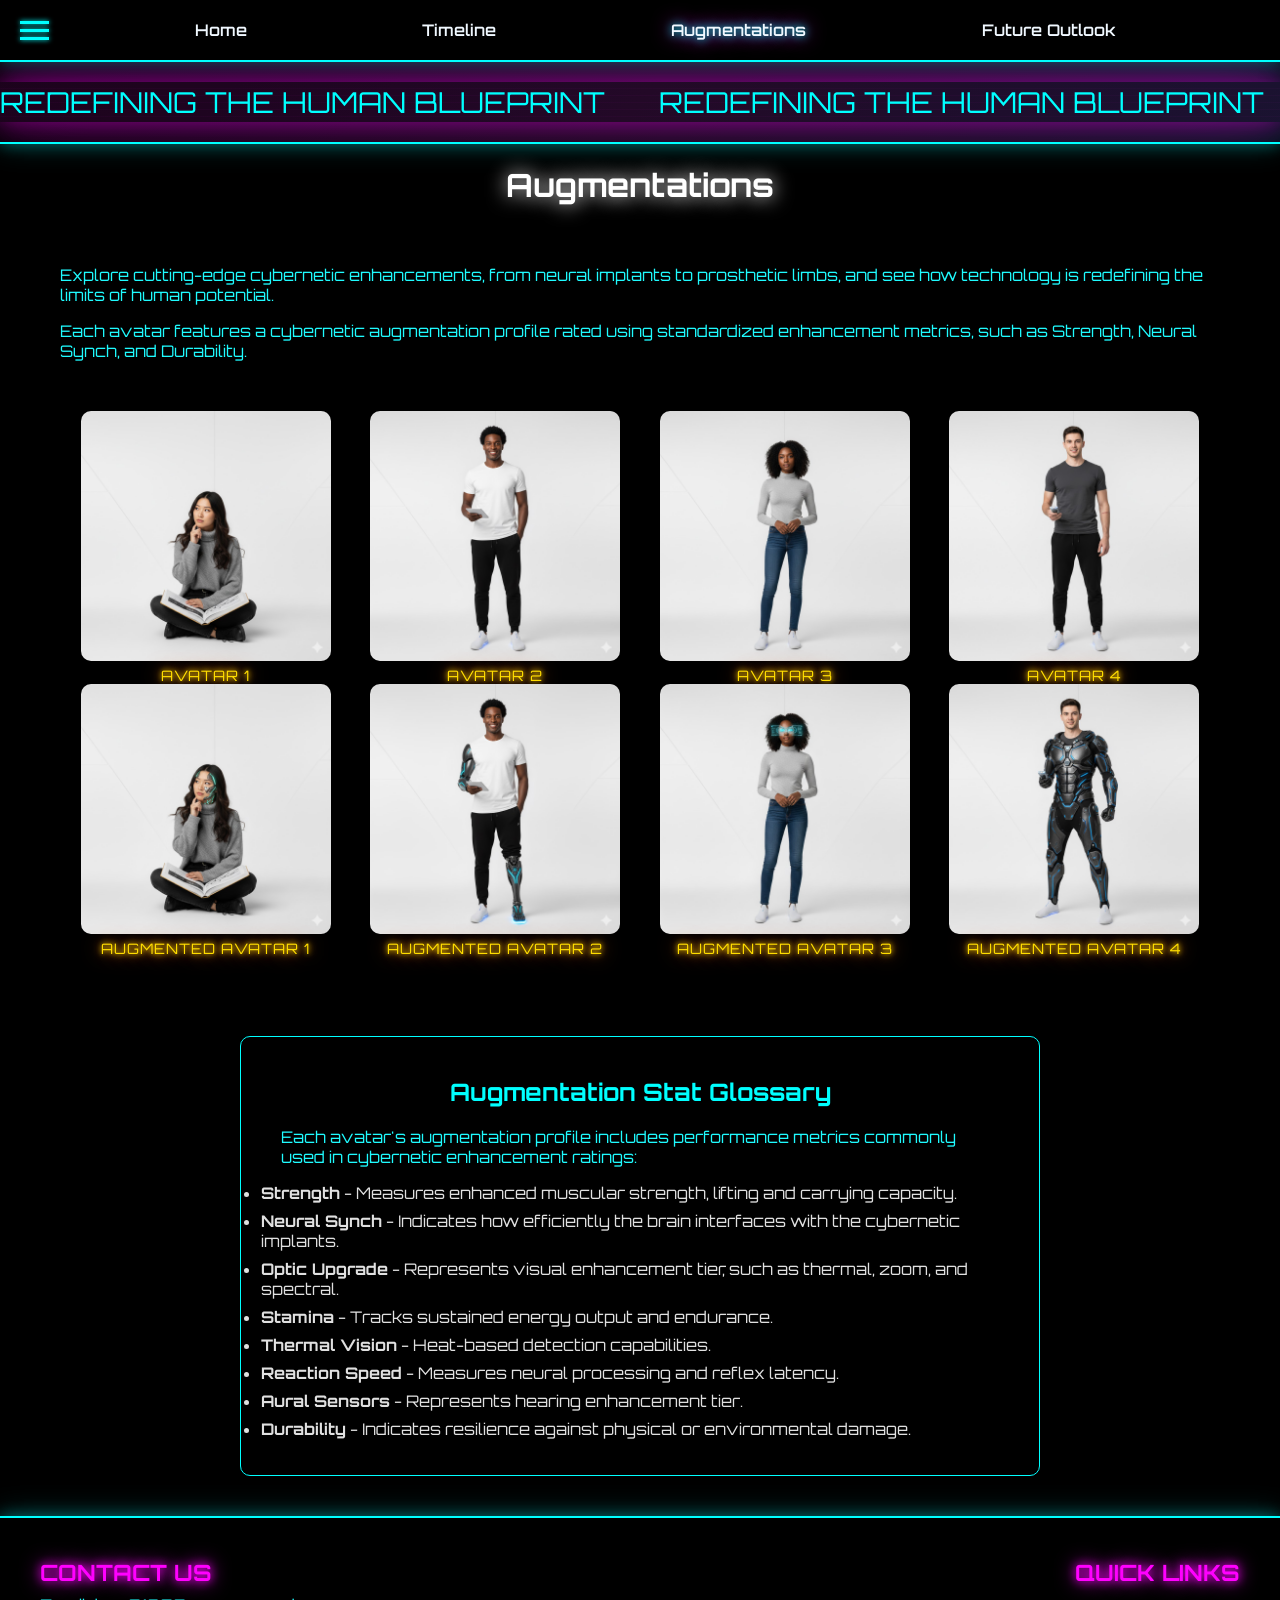
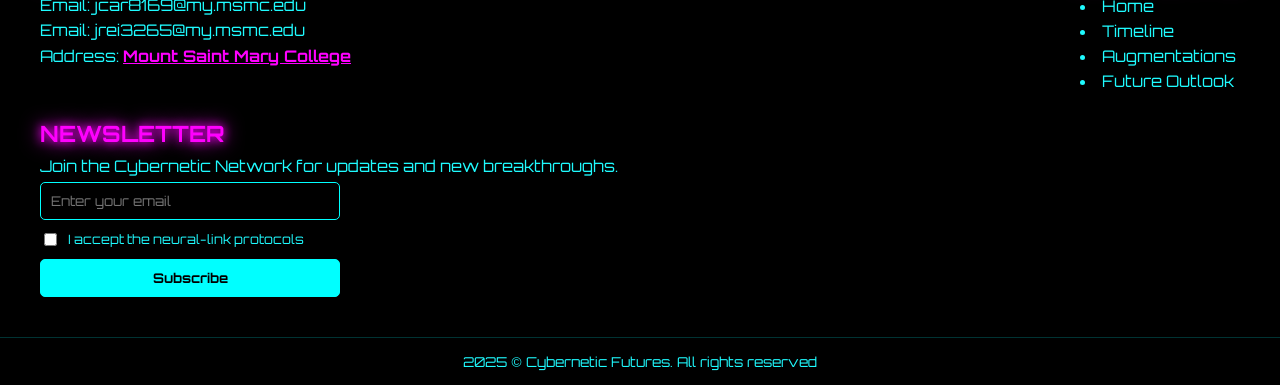
==== commit c14a9d7c: "fixed a typo in 2nd intro text." ====
--- a/augmentations.html
+++ b/augmentations.html
@@ -64,7 +64,7 @@
 
 			<!--Tenative Stat Introduction-->
 			<p class="stat-info">
-				Each avatar features a cybernetic aumentation profile rated using
+				Each avatar features a cybernetic augmentation profile rated using
 				standardized enhancement metrics, such as Strength, Neural Synch, and
 				Durability.
 			</p>
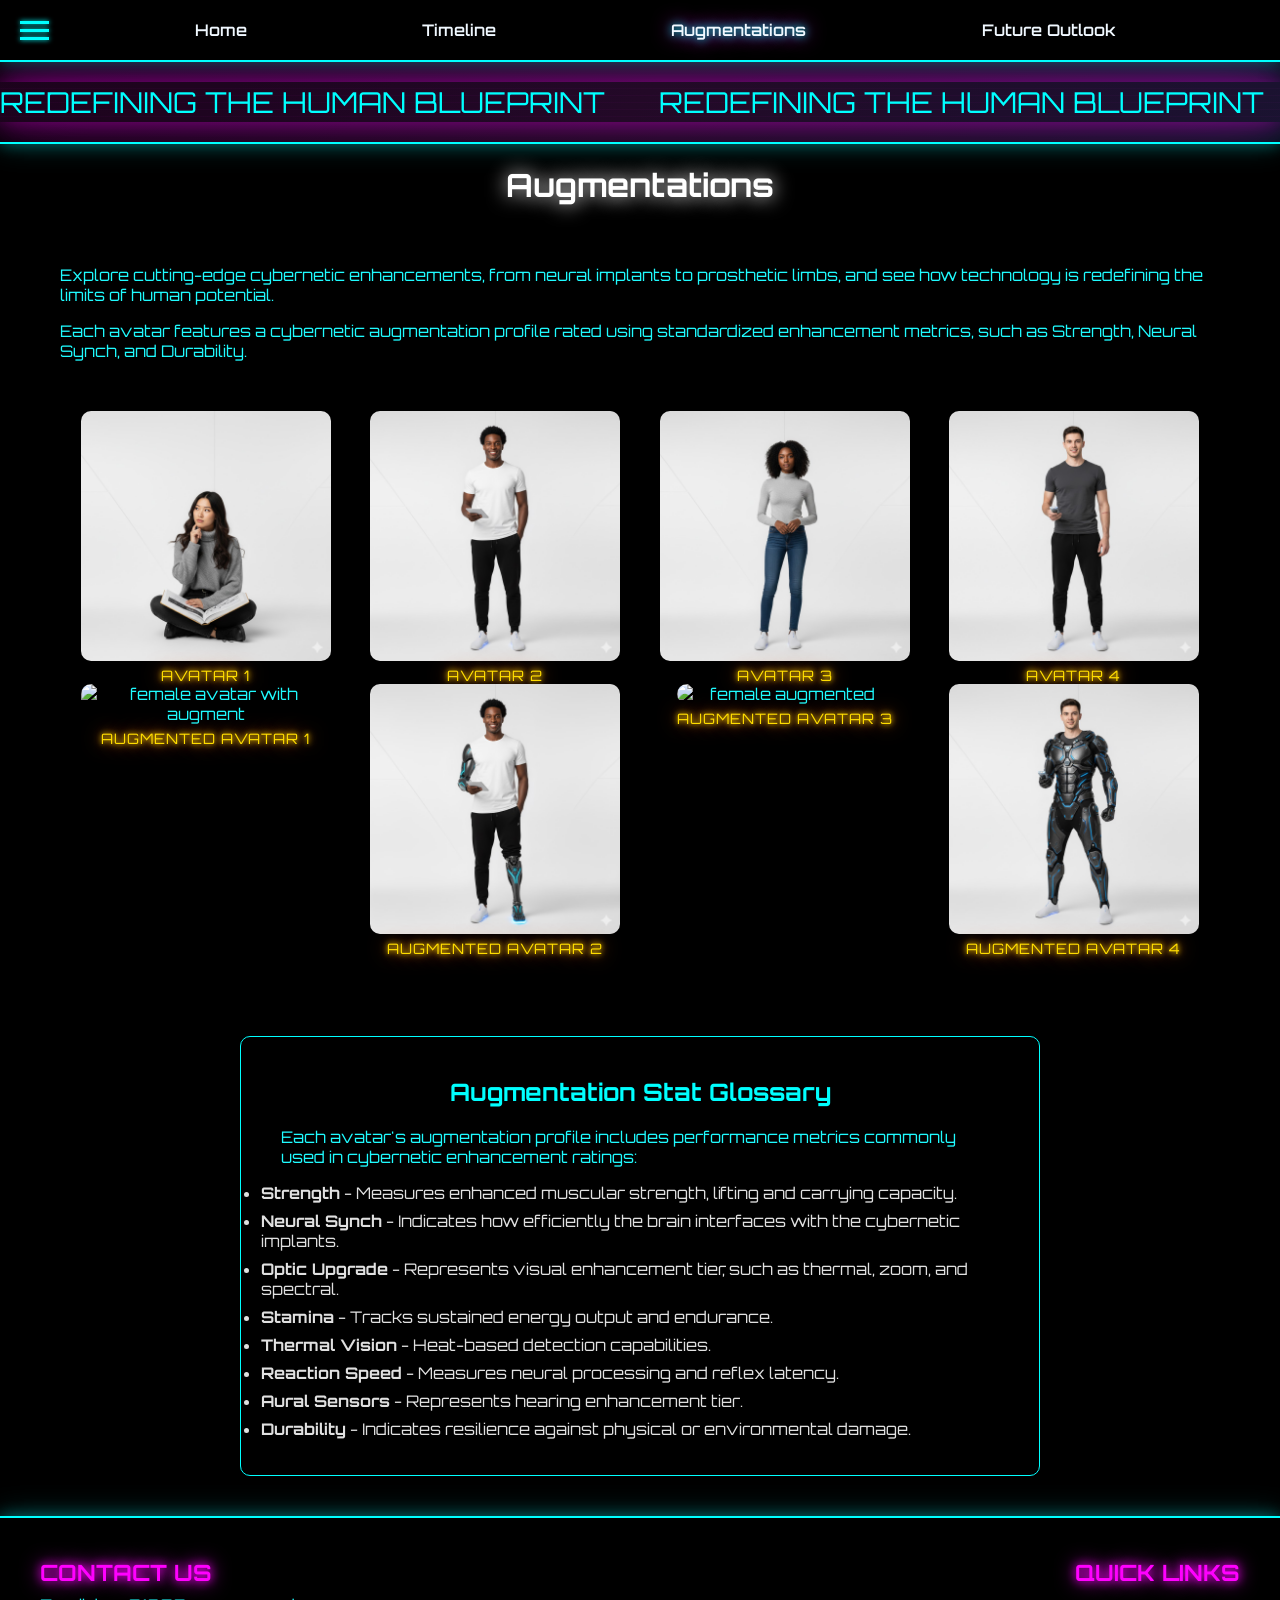
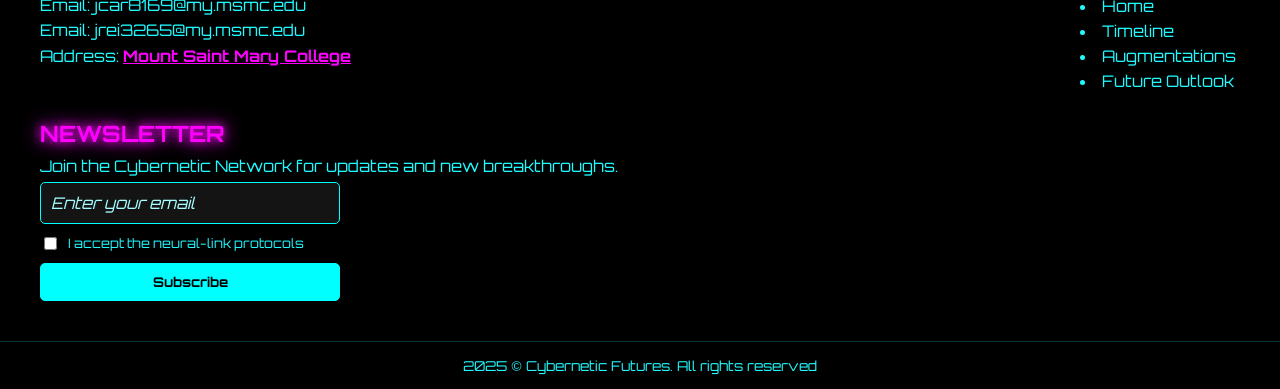
==== commit 7493de41: "fixing spaces in file links" ====
--- a/augmentations.html
+++ b/augmentations.html
@@ -77,7 +77,7 @@
 					<div class="card_front">
 						<figure class="avatar_figure">
 							<img
-								src="web_app_images/augmentation_avatar_images/female avatar 1.jpg"
+								src="web_app_images/augmentation_avatar_images/female_avatar_1.jpg"
 								alt="female avatar"
 							/>
 							<figcaption>Avatar 1</figcaption>
@@ -85,7 +85,7 @@
 
 						<figure class="avatar_figure">
 							<img
-								src="web_app_images/augmentation_avatar_images/female avatar 1 AE.jpg"
+								src="web_app_images/augmentation_avatar_images/female_avatar_1_AE.jpg"
 								alt="female avatar with augment"
 							/>
 							<figcaption>Augmented Avatar 1</figcaption>
@@ -110,7 +110,7 @@
 					<div class="card_front">
 						<figure class="avatar_figure">
 							<img
-								src="web_app_images/augmentation_avatar_images/male avatar 2.jpg"
+								src="web_app_images/augmentation_avatar_images/male_avatar_2.jpg"
 								alt="male avatar"
 							/>
 							<figcaption>Avatar 2</figcaption>
@@ -118,7 +118,7 @@
 
 						<figure class="avatar_figure">
 							<img
-								src="web_app_images/augmentation_avatar_images/male avatar 2 AE.jpg"
+								src="web_app_images/augmentation_avatar_images/male_avatar_2_AE.jpg"
 								alt="male avatar augmented"
 							/>
 							<figcaption>Augmented Avatar 2</figcaption>
@@ -143,7 +143,7 @@
 					<div class="card_front">
 						<figure class="avatar_figure">
 							<img
-								src="web_app_images/augmentation_avatar_images/female avatar 2.jpg"
+								src="web_app_images/augmentation_avatar_images/female_avatar_2.jpg"
 								alt="female avatar"
 							/>
 							<figcaption>Avatar 3</figcaption>
@@ -151,7 +151,7 @@
 
 						<figure class="avatar_figure">
 							<img
-								src="web_app_images/augmentation_avatar_images/female avatar 2 AE.jpg"
+								src="web_app_images/augmentation_avatar_images/female_avatar_2 AE.jpg"
 								alt="female augmented"
 							/>
 							<figcaption>Augmented Avatar 3</figcaption>
@@ -176,7 +176,7 @@
 					<div class="card_front">
 						<figure class="avatar_figure">
 							<img
-								src="web_app_images/augmentation_avatar_images/male avatar 1.jpg"
+								src="web_app_images/augmentation_avatar_images/male_avatar_1.jpg"
 								alt="male avatar"
 							/>
 							<figcaption>Avatar 4</figcaption>
@@ -184,7 +184,7 @@
 
 						<figure class="avatar_figure">
 							<img
-								src="web_app_images/augmentation_avatar_images/male avatar 1 AE.jpg"
+								src="web_app_images/augmentation_avatar_images/male_avatar_1_AE.jpg"
 								alt="male augmented"
 							/>
 							<figcaption>Augmented Avatar 4</figcaption>
--- a/styles.css
+++ b/styles.css
@@ -494,7 +494,6 @@
 	max-width: 300px;
 }
 
-.newsletter-form input[type="email"],
 .newsletter-form button {
 	padding: 10px;
 	border-radius: 5px;
@@ -502,11 +501,38 @@
 	font-family: "Orbitron", sans-serif;
 	width: 100%;
 	box-sizing: border-box;
+	/* Button specific colors */
+	background: #00ffff;
+	color: #000;
+	font-weight: bold;
+	cursor: pointer;
+	transition: background 0.3s ease;
+}
+
+/* Placeholder email input text styling */
+.newsletter-form input::placeholder {
+	color: #a6ffff;
+	opacity: 1;
+	font-style: italic;
 }
 
 .newsletter-form input[type="email"] {
-	background: rgba(0, 0, 0, 0.5);
+	background: #141414;
+	padding: 10px;
+	border-radius: 5px;
+	border: 1px solid #00ffff;
+	font-family: "Orbitron", sans-serif;
+	width: 100%;
+	box-sizing: border-box;
 	color: #ffffff;
+	font-size: 1rem;
+}
+
+/* Make border glow when user clicks in */
+.newsletter-form input[type="email"]:focus {
+	outline: none;
+	box-shadow: 0 0 10px #00ffff;
+	background: #000000;
 }
 
 /* Checkbox styling */
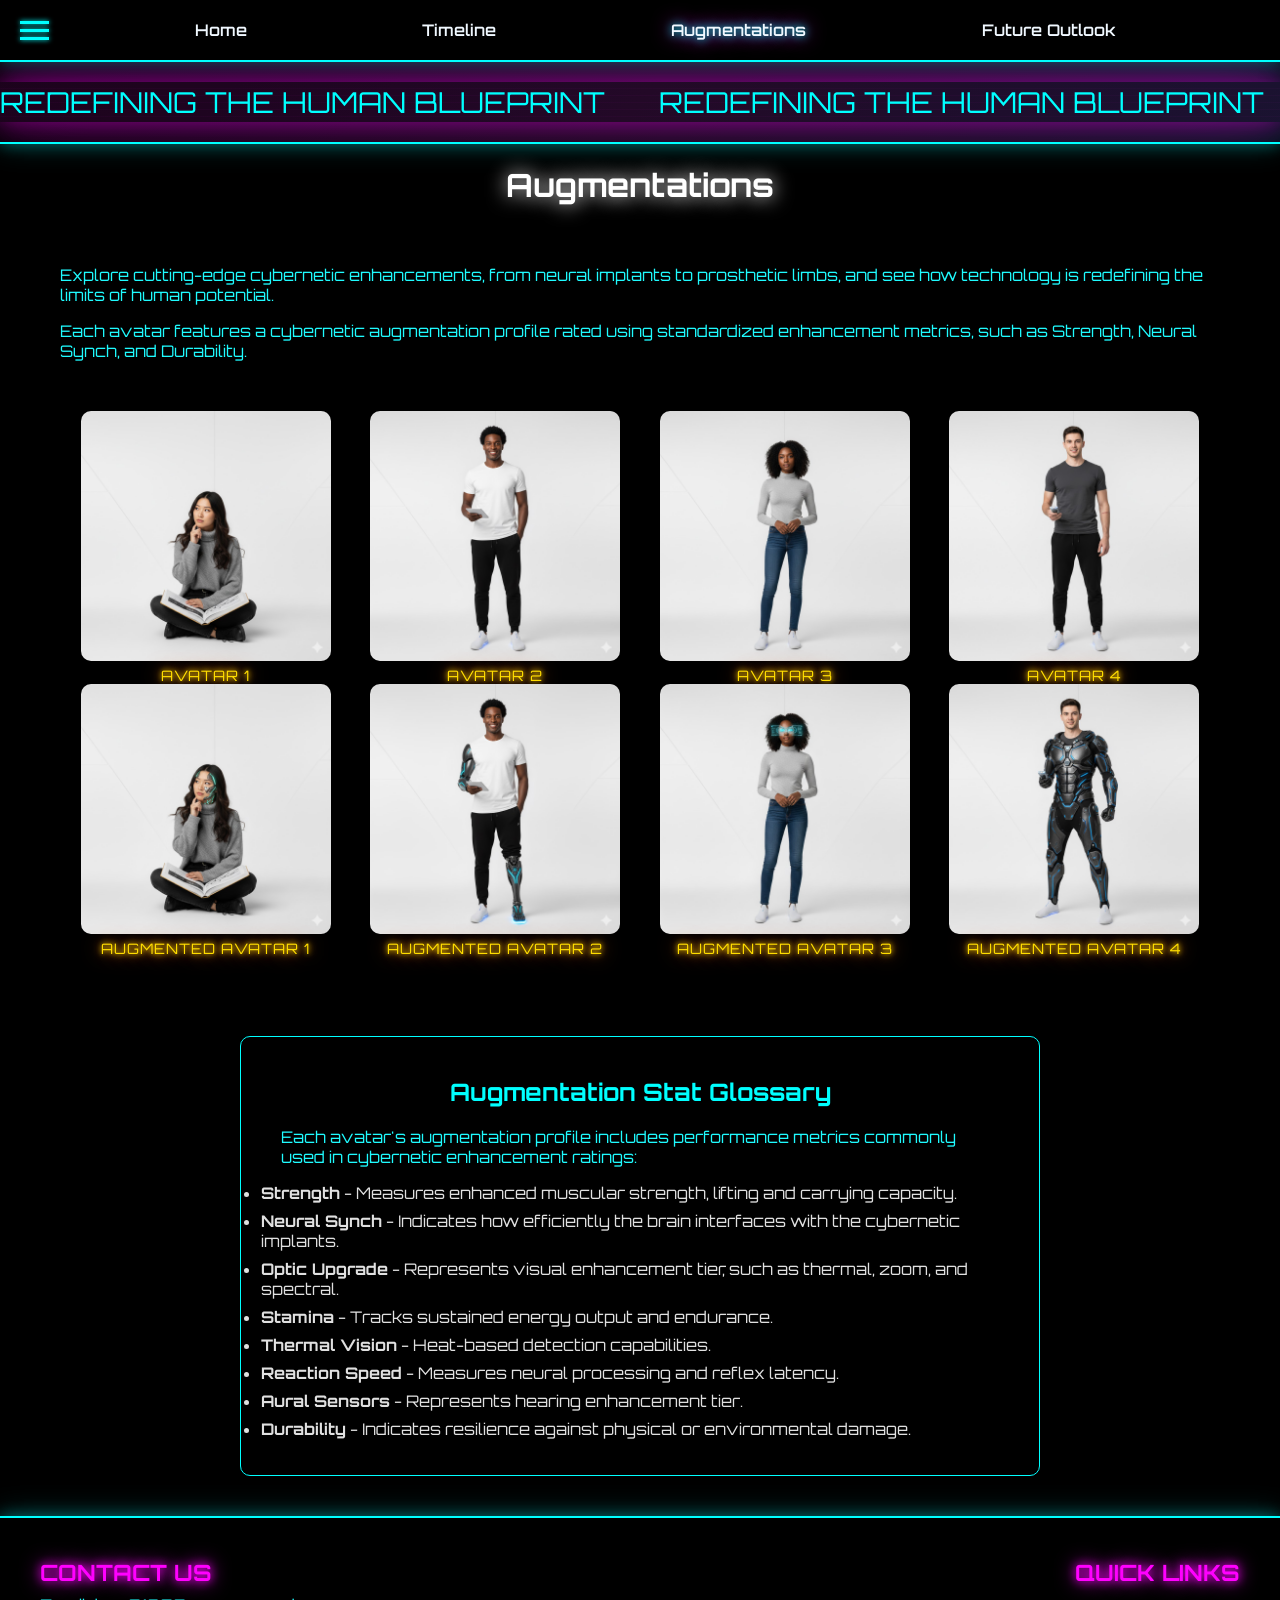
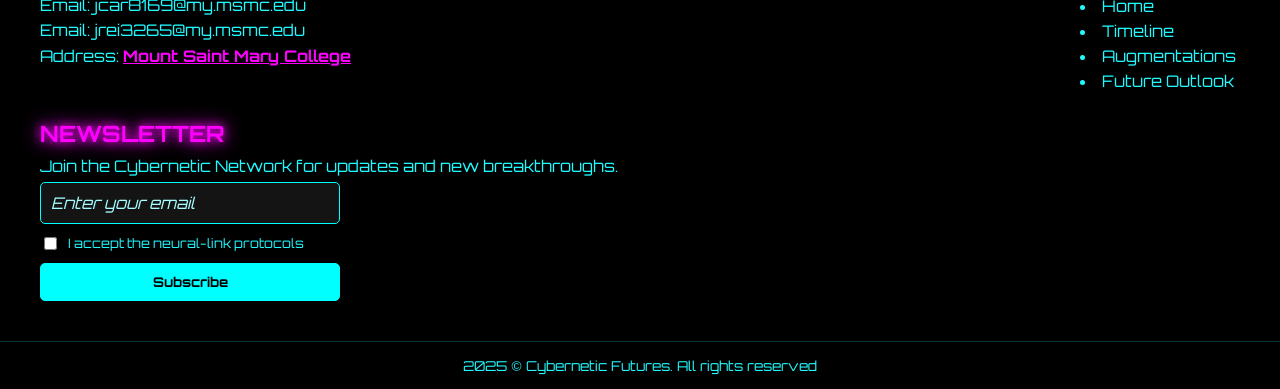
==== commit b3008376: "finished fixing file naming for semantic guideline purposes." ====
--- a/augmentations.html
+++ b/augmentations.html
@@ -151,7 +151,7 @@
 
 						<figure class="avatar_figure">
 							<img
-								src="web_app_images/augmentation_avatar_images/female_avatar_2 AE.jpg"
+								src="web_app_images/augmentation_avatar_images/female_avatar_2_AE.jpg"
 								alt="female augmented"
 							/>
 							<figcaption>Augmented Avatar 3</figcaption>
